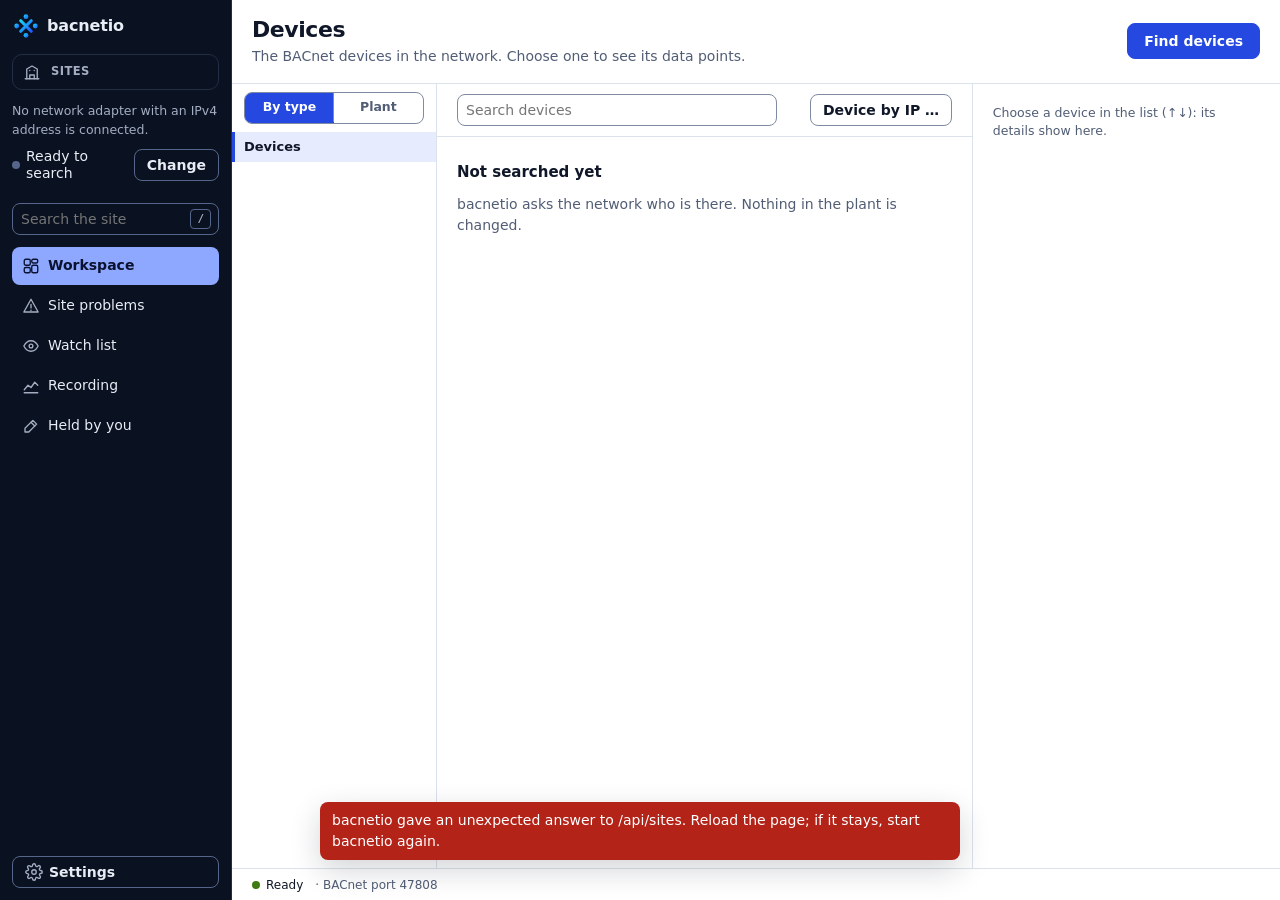
==== web/index.html @ 259bd076 "bacnetio: a BACnet browser" ====
<!doctype html>
<html lang="en">
<head>
<meta charset="utf-8">
<meta name="viewport" content="width=device-width, initial-scale=1">
<meta name="color-scheme" content="light dark">
<title>bacnetio</title>
<link rel="icon" href="icon.svg" type="image/svg+xml">
<!-- order counts: later rules override earlier ones -->
<link rel="stylesheet" href="css/tokens.css">
<link rel="stylesheet" href="css/app.css">
<link rel="stylesheet" href="css/bars.css">
<link rel="stylesheet" href="css/list.css">
<link rel="stylesheet" href="css/pages.css">
<link rel="stylesheet" href="css/layout.css">
<script src="theme.js"></script>
<script type="module" src="app.js"></script>
</head>
<body>
<aside class="side" id="side"></aside>
<div class="content">
  <div class="nextbar" id="nextbar"></div>
  <main class="work" id="work"></main>
  <footer class="bar status" id="status" aria-live="polite"></footer>
</div>
<div id="toast" class="toast" role="status" hidden></div>
</body>
</html>
---- web/css/tokens.css ----
/* bacnetio: colours, type, motion as variables. One family: cool blue-grey surfaces and the blue of
   the icon as the only accent; green, orange and red only for states. mbusio has its own colours.
   Light and dark; theme.js sets data-theme before the first drawing. */

:root {
  --bg: #f2f4f8;
  --surface: #ffffff;
  --sunken: #e9edf4;
  --line: #dce2ec;
  /* frame of fields: 3:1 to the surface, otherwise they can hardly be seen */
  --line-strong: #7f8ba0;
  --text: #0f1728;
  --muted: #515d75;
  --accent: #2448e0;
  --accent-strong: #1b37b3;
  --accent-ink: #ffffff;
  --accent-soft: #e6ecfe;
    --brand: #2448e0;
  --ok: #3f7a12;
  --ok-soft: #eef6e2;
  --warn: #a85000;
  --warn-soft: #fbf0e3;
  --err: #b42318;
  --err-soft: #fdecea;
  --err-ink: #ffffff;
  --shadow: 0 10px 30px rgba(15, 23, 40, .18);
  --raise: 0 1px 2px rgba(15, 23, 40, .06), 0 1px 1px rgba(15, 23, 40, .03);
  --mono: ui-monospace, "SF Mono", "Cascadia Mono", Menlo, Consolas, monospace;
  --ease: cubic-bezier(.2, .7, .2, 1);
  /* chart line, checked against the surface */
  --series: #2448e0;
  --series-1: #2a78d6;
  --series-2: #eb6834;
  --series-3: #1baf7a;
  --series-4: #eda100;
  --series-5: #e87ba4;
  --series-6: #008300;
  --series-7: #6250d6;
  --series-8: #e34948;
  color-scheme: light;
}

:root[data-theme="dark"] {
  --bg: #0c121e;
  --surface: #141c2b;
  --sunken: #1d2738;
  --line: #2a3548;
  --line-strong: #5d6c86;
  --text: #e8edf5;
  --muted: #a3aec2;
  --accent: #7f9bff;
  --accent-strong: #a3b7ff;
  --accent-ink: #0a1230;
  --accent-soft: #1e2c55;
  --brand: #7f9bff;
  --ok: #86d14a;
  --ok-soft: #16271a;
  --warn: #f0a548;
  --warn-soft: #2b2114;
  --err: #ff7a6e;
  --err-soft: #2f1820;
  --err-ink: #2b0b08;
  --shadow: 0 10px 30px rgba(0, 0, 0, .55);
  --raise: none;
  --series: #7f9bff;
  --series-1: #3987e5;
  --series-2: #d95926;
  --series-3: #199e70;
  --series-4: #c98500;
  --series-5: #d55181;
  --series-6: #008300;
  --series-7: #9085e9;
  --series-8: #e66767;
  color-scheme: dark;
}

/* Accent colours to choose from (settings). Only the accent changes: states keep green, orange
   and red. Each pair checked for contrast like the blue: text on the surface, ink on the accent. */
:root[data-accent="crimson"] { --brand: #c0143c; --accent: #c0143c; --accent-strong: #9b0f30; --accent-ink: #ffffff; --accent-soft: #fde8ed; }
:root[data-accent="violet"] { --brand: #6d28d9; --accent: #6d28d9; --accent-strong: #5b21b6; --accent-ink: #ffffff; --accent-soft: #efe7fd; }
:root[data-accent="teal"] { --brand: #0f766e; --accent: #0f766e; --accent-strong: #0b5e57; --accent-ink: #ffffff; --accent-soft: #e0f3f1; }
:root[data-accent="crimson"][data-theme="dark"] { --brand: #ff6f8d; --accent: #ff6f8d; --accent-strong: #ff9bb0; --accent-ink: #2a0712; --accent-soft: #3b1622; }
:root[data-accent="violet"][data-theme="dark"] { --brand: #a98bfa; --accent: #a98bfa; --accent-strong: #c4b5fd; --accent-ink: #1a0b3d; --accent-soft: #2a1d4d; }
:root[data-accent="teal"][data-theme="dark"] { --brand: #2dd4bf; --accent: #2dd4bf; --accent-strong: #5eead4; --accent-ink: #042f2c; --accent-soft: #10302d; }
/* Backgrounds to choose per theme (settings): only the surfaces and their text change. White and
   navy are the values above. Each checked like the accents: text and muted text at least 4.5:1,
   states, accents and field frames at least 3:1 on every surface. */
:root[data-background="grey"] { --bg: #e3e5e9; --surface: #f5f6f8; --sunken: #e6e8ec; --line: #d0d4db; --line-strong: #737a88; --text: #14171d; --muted: #4b525f; }
:root[data-background="warm"] { --bg: #efeae2; --surface: #fcfaf6; --sunken: #ede7dd; --line: #ddd5c8; --line-strong: #7f7364; --text: #1d1913; --muted: #574e42; }
:root[data-background="graphite"] { --bg: #131416; --surface: #1c1d20; --sunken: #25272b; --line: #313338; --line-strong: #666a73; --text: #ececee; --muted: #adb0b8; }
:root[data-background="black"] { --bg: #000000; --surface: #0d0d0f; --sunken: #18181b; --line: #27272b; --line-strong: #5f5f68; --text: #f0f0f2; --muted: #a9a9b2; }
.swatch.background-white { background: #ffffff; box-shadow: inset 0 0 0 1px #7f8ba0; }
.swatch.background-grey { background: #e3e5e9; box-shadow: inset 0 0 0 1px #737a88; }
.swatch.background-warm { background: #efeae2; box-shadow: inset 0 0 0 1px #7f7364; }
.swatch.background-navy { background: #141c2b; }
.swatch.background-graphite { background: #1c1d20; }
.swatch.background-black { background: #000000; box-shadow: inset 0 0 0 1px #5f5f68; }
.swatch.accent-blue { background: #2448e0; }
.swatch.accent-crimson { background: #c0143c; }
.swatch.accent-violet { background: #6d28d9; }
.swatch.accent-teal { background: #0f766e; }
---- web/css/app.css ----
/* A tool over the whole window height: sidebar, page head and status bar stay, only the work area
   scrolls. 14 px text, 32 px controls. Buttons in tiers as in mbusio (concept section 3.1):
   filled = the one next step, tonal = beside the main path, quiet = rare. */

* { box-sizing: border-box; }

/* hidden always applies, even if a class sets display */
[hidden] { display: none !important; }

html, body { height: 100%; }

body {
  margin: 0;
  display: grid;
  grid-template-rows: auto minmax(0, 1fr);
  grid-template-columns: minmax(0, 1fr);
  font: 14px/1.5 Inter, "Segoe UI Variable Text", "Segoe UI", system-ui, -apple-system, Roboto, sans-serif;
  background: var(--bg);
  color: var(--text);
  -webkit-font-smoothing: antialiased;
}

h1, h2, h3, p { margin: 0; }
.mono { font-family: var(--mono); font-variant-numeric: tabular-nums; font-size: 13px; }
.sub { color: var(--muted); font-size: 13px; font-weight: 400; }
.hint { color: var(--muted); font-size: 12.5px; }
a { color: var(--accent); }

/* ---------------------------------------------------------------- Controls */

button, select, input, a.button, a.quiet {
  font: inherit;
  height: 32px;
  border-radius: 8px;
  color: inherit;
}

button, a.quiet, a.button {
  display: inline-flex; align-items: center; gap: 6px;
  padding: 0 12px;
  transition: background .12s var(--ease), filter .12s var(--ease);
  border: 1px solid var(--accent);
  background: var(--accent);
  color: var(--accent-ink);
  font-weight: 600;
  cursor: pointer;
  white-space: nowrap;
  text-decoration: none;
}
button:not(.quiet, .tonal, .plain, .icon, .chip):hover, a.button:hover { background: var(--accent-strong); border-color: var(--accent-strong); }
button.tonal { background: var(--accent-soft); color: var(--accent); }
/* Three kinds of button: the page's next step filled in the accent; tools neutral, the accent only
   under the mouse; toggles in their segmented rows (list.css). All keep border, background and a word. */
button.quiet, a.quiet { background: var(--surface); border-color: var(--line-strong); color: var(--text); }
button.quiet:hover, a.quiet:hover { background: var(--accent-soft); border-color: var(--accent); color: var(--text); }
button.quiet[aria-expanded="true"] { border-color: var(--accent); background: var(--accent-soft); }
button.tonal:hover { background: var(--accent-soft); border-color: var(--accent-strong); color: var(--accent-strong); }
button.plain { background: transparent; border-color: transparent; color: var(--text); font-weight: 500; }
button.plain:hover { background: var(--sunken); }
button.icon { width: 32px; padding: 0; justify-content: center; background: var(--surface); border-color: var(--line-strong); color: var(--text); }
button:disabled { opacity: .45; cursor: default; }

select, input {
  padding: 0 8px;
  border: 1px solid var(--line-strong);
  background: var(--surface);
  /* colour explicitly: otherwise Windows takes a system colour in the dark theme */
  color: var(--text);
}
option { background: var(--surface); color: var(--text); }

:focus-visible { outline: 2px solid var(--accent); outline-offset: 1px; }

kbd {
  font: 10.5px var(--mono);
  padding: 0 4px;
  border: 1px solid var(--line-strong);
  border-radius: 4px;
  color: var(--muted);
}

/* state: dot and word, never just colour */
.state { display: inline-flex; align-items: center; gap: 6px; }
.dot { display: inline-block; width: 8px; height: 8px; border-radius: 50%; background: var(--line-strong); flex: none; }
.dot.on { background: var(--ok); }
.dot.warn { background: var(--warn); }
.dot.err { background: var(--err); }
.dot.busy { background: var(--accent); animation: pulse 1.2s ease-in-out infinite; }
@keyframes pulse { 50% { opacity: .35; } }

.chip { display: inline-flex; align-items: center; height: 22px; padding: 0 9px; border-radius: 6px; font-size: 12px; font-weight: 600; background: var(--sunken); color: var(--muted); white-space: nowrap; }
.chip.ok { background: var(--ok-soft); color: var(--ok); }
.chip.warn { background: var(--warn-soft); color: var(--warn); }
.chip.err { background: var(--err-soft); color: var(--err); }
.chip.accent { background: var(--accent-soft); color: var(--accent); }
button.chip { height: 22px; border: 0; cursor: pointer; }

.toast {
  position: fixed; left: 50%; bottom: 40px; transform: translateX(-50%); z-index: 50;
  max-width: min(720px, calc(100vw - 32px));
  padding: 8px 12px; border-radius: 8px; background: var(--text); color: var(--bg); box-shadow: var(--shadow);
}
.toast.error { background: var(--err); color: var(--err-ink); }

/* The site shown, at the top of the sidebar; leads to all sites */
.site-link { display: flex; align-items: center; gap: 10px; min-width: 0; padding: 8px 10px; border: 1px solid var(--line); border-radius: 10px; color: var(--text); text-decoration: none; }
.site-link:hover { background: var(--sunken); }
.site-link > span { display: flex; flex-direction: column; min-width: 0; }
.site-link .side-caption { color: var(--muted); font-size: 11.5px; font-weight: 600; letter-spacing: .04em; text-transform: uppercase; }
.site-link .site-now, .site-link .site-net { overflow: hidden; text-overflow: ellipsis; white-space: nowrap; }
.site-link .site-net { color: var(--muted); font-size: 12px; }
.site-link[aria-current="page"] { border-color: var(--accent); background: var(--accent-soft); }
---- web/css/bars.css ----
/* Bars: sidebar content, page head, status bar, menus */

.bar { display: flex; align-items: center; gap: 10px; padding: 0 12px; background: var(--surface); border-bottom: 1px solid var(--line); }

/* ---------------------------------------------------------------- Sidebar parts */

.brand { display: inline-flex; align-items: center; gap: 9px; padding: 2px 2px 4px; font-weight: 750; font-size: 16px; letter-spacing: -.01em; text-decoration: none; color: var(--text); }
.brand img { width: 24px; height: 24px; }
.net { display: grid; grid-template-columns: minmax(0, 1fr); gap: 8px; }
.net select { width: 100%; font-weight: 600; text-overflow: ellipsis; }
.net .conn { display: flex; align-items: center; justify-content: space-between; gap: 8px; min-width: 0; }
.net .conn > button { flex: none; }
/* the state wraps rather than being cut off: it says what to do */
.net .conn .state { min-width: 0; line-height: 1.25; }
.side .site-search { position: relative; display: block; }
.side #site-search { width: 100%; padding-right: 30px; }
/* the key that jumps here, as on the keyboard */
.side .site-search kbd { position: absolute; top: 50%; right: 8px; transform: translateY(-50%); padding: 0 6px; border: 1px solid var(--line-strong); border-radius: 4px; color: var(--muted); font: 600 11px/18px var(--mono); pointer-events: none; }
.side .site-search:focus-within kbd, .side #site-search:not(:placeholder-shown) + kbd { display: none; }
.net .where { font-size: 12px; color: var(--muted); overflow: hidden; text-overflow: ellipsis; white-space: nowrap; }

.tabs { display: flex; gap: 2px; }
.tabs a {
  display: inline-flex; align-items: center; gap: 8px;
  height: 36px; padding: 0 10px;
  color: var(--muted); font-weight: 600; text-decoration: none;
  transition: background .12s var(--ease);
  border-radius: 8px;
}
.tabs a:hover { color: var(--text); background: var(--sunken); }
.tabs a[aria-current="page"] { color: var(--text); background: var(--accent-soft); box-shadow: inset 3px 0 0 var(--brand); }
.tabs a.off { opacity: .5; }
.tabs .n { margin-left: auto; min-width: 20px; font-size: 11px; font-weight: 700; line-height: 18px; text-align: center; padding: 0 6px; border-radius: 6px; background: var(--accent-soft); color: var(--accent); }
.tabs .n.warn { background: var(--warn-soft); color: var(--warn); }
.tabs .n:empty { display: none; }
.nav-i { flex: none; width: 18px; height: 18px; color: var(--muted); }
.tabs a[aria-current="page"] .nav-i { color: var(--accent); }

/* ---------------------------------------------------------------- Page head */

.content { min-width: 0; min-height: 0; display: flex; flex-direction: column; }
.content > .work { flex: 1; }
.nextbar { display: flex; flex-wrap: wrap; align-items: center; justify-content: space-between; gap: 8px 16px; padding: 16px 20px; background: var(--surface); border-bottom: 1px solid var(--line); }
.pagehead { flex: 1 1 320px; min-width: 0; }
.pagehead h1 { font-size: 22px; line-height: 1.25; font-weight: 700; letter-spacing: -.02em; overflow: hidden; text-overflow: ellipsis; white-space: nowrap; }
.pagehead p { margin-top: 2px; color: var(--muted); }
#next { flex: 0 1 auto; max-width: 100%; height: auto; min-height: 36px; padding: 5px 16px; white-space: normal; text-align: left; }

/* ---------------------------------------------------------------- Status bar */

.status { min-height: 32px; padding: 0 20px; gap: 12px; border-top: 1px solid var(--line); border-bottom: 0; font-size: 12px; color: var(--muted); overflow: hidden; white-space: nowrap; }
.status .state { color: var(--text); min-width: 0; overflow: hidden; text-overflow: ellipsis; }
.status button[data-act="stop-running"] { min-height: 24px; padding: 0 10px; flex: none; }
.status .chips { display: flex; gap: 6px; margin-left: auto; flex: none; }

/* ---------------------------------------------------------------- Menus */

.menu-host { position: relative; display: inline-flex; align-items: center; }
.menu {
  position: absolute; top: calc(100% + 4px); left: 0; z-index: 40;
  min-width: 300px; max-height: 80vh; overflow: auto;
  padding: 12px;
  background: var(--surface); border: 1px solid var(--line-strong); border-radius: 10px; box-shadow: var(--shadow);
  color: var(--text);
}
.menu.end { left: auto; right: 0; }
.menu.dialog { display: grid; gap: 8px; min-width: 360px; }
.menu .row { display: grid; grid-template-columns: 150px minmax(0, 1fr); align-items: center; gap: 8px; min-height: 0; padding: 0; border: 0; }
.menu .row.end { display: flex; justify-content: flex-end; gap: 8px; }
.menu h3 { font-size: 13px; }
---- web/css/list.css ----
/* Work area, list and details: used by devices, data points and the log */

.work { min-height: 0; overflow: hidden; display: grid; grid-template-columns: minmax(0, 1fr); }

.toolbar { display: flex; flex-wrap: wrap; align-items: center; gap: 8px; padding: 10px 20px; border-bottom: 1px solid var(--line); background: var(--surface); }
.toolbar input[type=search] { flex: 1 1 150px; width: auto; min-width: 130px; max-width: 320px; }
.toolbar #type-filter { flex: 0 1 170px; min-width: 110px; }
/* in a narrow list or details column the choices wrap onto a second line rather than run out of it */
.toolbar .seg, .detail .seg { flex-wrap: wrap; max-width: 100%; }
.toolbar .seg button, .detail .seg button { flex: 1 1 auto; justify-content: center; }
.toolbar .end { margin-left: auto; display: flex; flex-wrap: wrap; gap: 8px; align-items: center; }
.seg { display: inline-flex; border: 1px solid var(--line-strong); border-radius: 8px; overflow: hidden; }
.seg button { height: 30px; border: 0; border-radius: 0; background: transparent; color: var(--muted); font-weight: 600; }
/* the lines between the buttons are shadows, so a row that wraps gets its line above too */
.seg button { box-shadow: -1px -1px 0 var(--line-strong); }
.seg button[aria-pressed="true"] { background: var(--accent); color: var(--accent-ink); }
/* hover only tints: the strong colour of other buttons would hide the counts and the chosen one */
.seg button:not([aria-pressed="true"]):hover { background: var(--sunken); color: var(--text); }
.seg button[aria-pressed="true"]:hover { background: var(--accent); color: var(--accent-ink); }
.seg button[aria-pressed="true"] .n { color: inherit; }
.seg .n { font-weight: 700; }
.seg .n.err { color: var(--err); }
.seg .n.warn { color: var(--warn); }
.progress { display: flex; align-items: center; gap: 8px; min-width: 0; color: var(--muted); }
.progress .track { width: 120px; height: 4px; border-radius: 2px; background: var(--sunken); overflow: hidden; }
.progress .track > div { height: 100%; background: var(--accent); transition: width .3s var(--ease); }

/* tree, table and details side by side; the columns come in layout.css by window width */
.workspace { min-height: 0; display: grid; grid-template-columns: minmax(0, 1fr); }
.split.single { min-height: 0; display: grid; grid-template-columns: minmax(0, 1fr); }
.listwrap { position: relative; container-type: inline-size; min-height: 0; display: flex; flex-direction: column; overflow: hidden; border-right: 1px solid var(--line); background: var(--surface); }
.strips { display: grid; gap: 8px; padding: 12px 20px; }
.strip { padding: 8px 12px; border-left: 3px solid var(--warn); border-radius: 0 8px 8px 0; font-size: 13px; background: var(--warn-soft); color: var(--text); }
.strip.err { border-left-color: var(--err); background: var(--err-soft); }
.strip.info { border-left-color: var(--accent); background: var(--accent-soft); }
.rows { flex: 1; min-height: 0; overflow: auto; outline: none; }
.row {
  display: grid; align-items: center; gap: 10px;
  min-height: 38px; padding: 0 20px;
  border-bottom: 1px solid var(--line);
  cursor: default;
}
.row.head { position: sticky; top: 0; z-index: 1; min-height: 34px; font-size: 11.5px; font-weight: 650; color: var(--muted); text-transform: uppercase; letter-spacing: .04em; background: var(--sunken); }
/* column heads sort their list: a word with its arrow, and a frame on the way there */
.row.head button.sort { height: 24px; margin-left: -6px; padding: 0 6px; border: 1px solid transparent; background: none; color: inherit; font: inherit; letter-spacing: inherit; text-transform: inherit; }
.row.head button.sort:hover { border-color: var(--line-strong); background: var(--surface); }
.row.head button.sort.on { border-color: var(--accent); background: var(--accent-soft); color: var(--accent); }
.row.head .num { justify-self: end; }
.row.head .objects { justify-self: end; }
.rows .row:not(.head):hover { background: var(--sunken); }
.rows .row[data-point], .rows .row[data-device], .rows .row[data-group] { cursor: pointer; }
/* the group says which plant part the rows below belong to, also when scrolled far down */
.rows .row.group[data-group] { position: sticky; top: 34px; z-index: 1; }
/* chosen row: blue stroke on the left (structure, not a state) */
.rows .row.active { background: var(--accent-soft); box-shadow: inset 3px 0 0 var(--brand); }
.rows:focus-visible .row.active { outline: 2px solid var(--accent); outline-offset: -2px; }
.row .name { min-width: 0; font-weight: 600; overflow: hidden; text-overflow: ellipsis; white-space: nowrap; }
.row .cut { min-width: 0; overflow: hidden; text-overflow: ellipsis; white-space: nowrap; }
.row .num { text-align: right; }
.row .chips { display: flex; flex-wrap: wrap; gap: 4px; align-items: center; }
/* watch and record from the row: quiet until the row is pointed at, filled when on */
.quicks { display: inline-flex; gap: 2px; margin-left: auto; }
button.quick { width: 26px; height: 26px; padding: 0; border: 0; justify-content: center; background: none; color: var(--muted); opacity: .4; }
.row:hover button.quick, button.quick:focus-visible { opacity: 1; }
button.quick:hover { background: var(--sunken); color: var(--accent); }
button.quick.on { opacity: 1; color: var(--accent); }
button.quick.on .nav-i { fill: var(--accent-soft); }
button.quick .nav-i { display: block; width: 16px; height: 16px; color: inherit; }
.row.devices { grid-template-columns: minmax(140px, 1.4fr) 90px 170px minmax(120px, 1.6fr) 96px; }
.row.devices .objects { text-align: right; }
.row.devices .objects .label { display: none; }
/* no column sized by its content: each row would split the width anew, and heads and rows drift apart */
.row.points { grid-template-columns: minmax(160px, 2fr) minmax(0, 1.2fr) 62px 44px minmax(112px, .8fr) minmax(150px, 1fr); min-height: 34px; }
/* without descriptions on this device, their column would only take room from the names */
.rows.no-desc .row.points { grid-template-columns: minmax(180px, 3fr) 62px 44px minmax(112px, .8fr) minmax(150px, 1fr); }
.rows.no-desc .row.points > .desc { display: none; }
.row.points .desc { color: var(--muted); font-size: 13px; }
mark { border-radius: 2px; background: var(--warn-soft); color: inherit; border-bottom: 2px solid var(--warn); }
/* numbers end on one line whatever their unit, so a column of values can be read downwards */
.row.points .value, .row.problem .value { display: grid; grid-template-columns: minmax(0, 1fr) 5ch; gap: 3px; font-weight: 650; }
.row.points .value .num, .row.problem .value .num { text-align: right; overflow: hidden; text-overflow: ellipsis; }
.row.points .value .unit, .row.problem .value .unit { color: var(--muted); font-weight: 500; overflow: hidden; text-overflow: ellipsis; white-space: nowrap; }
.row.points .value .word, .row.problem .value .word { grid-column: 1 / -1; text-align: right; overflow: hidden; text-overflow: ellipsis; white-space: nowrap; }
.row.points .indent { padding-left: 28px; }
/* a row moved to by key must not end under the sticky heads */
.row.points { scroll-margin-top: 72px; }
/* fixed value and state columns: sized by their content, every row would split its width anew */
.row.problem { grid-template-columns: minmax(110px, 1fr) minmax(160px, 2fr) 120px 270px; cursor: pointer; }
.row.problem.watch { grid-template-columns: minmax(110px, 1fr) minmax(160px, 2fr) 120px 240px 104px; }
.row.problem.head { cursor: default; }
.row.problem .chips { flex-wrap: wrap; justify-content: flex-start; align-items: center; }
.row.problem.watch > button { justify-self: end; }
.row.log { grid-template-columns: 110px minmax(140px, 1.4fr) minmax(140px, 1.4fr) 110px; }
.row.log > :last-child { justify-self: end; }
/* in a narrow table the vendor gives way: name, ID, address and objects are what you work with */
@container (max-width: 760px) {
  .row.devices { grid-template-columns: minmax(110px, 1.2fr) 66px 150px minmax(80px, 1fr) 88px; }
}
@container (max-width: 560px) {
  .row.devices { grid-template-columns: minmax(110px, 1fr) 66px minmax(110px, 1fr) 88px; }
  .row.devices > :nth-child(4) { display: none; }
}
@container (max-width: 760px) {
  /* the description gives way first: the tree and the group name the plant part, only the ID the object */
  .row.points { grid-template-columns: minmax(120px, 2fr) 56px 40px minmax(100px, .8fr) minmax(90px, .8fr); }
  .rows.no-desc .row.points { grid-template-columns: minmax(120px, 2fr) 56px 40px minmax(100px, .8fr) minmax(90px, .8fr); }
  .row.points > .desc { display: none; }
}
@container (max-width: 560px) {
  .row.points, .rows.no-desc .row.points { grid-template-columns: minmax(0, 1fr) 36px minmax(70px, auto) auto; }
  .row.points > .desc, .row.points > .id { display: none; }
}
/* only on a phone the state goes onto a line of its own */
@container (max-width: 440px) {
  .row.points, .rows.no-desc .row.points { grid-template-columns: minmax(0, 1fr) 36px minmax(70px, auto); }
  .row.points > .chips { grid-column: 1 / -1; }
  .row.points > .chips:empty { display: none; }
  .row.points.head > :nth-child(6) { display: none; }
}
/* a chip in a list is a state: it wraps inside its column rather than being cut off */
.row .chip { height: auto; min-height: 22px; white-space: normal; }
/* a group of points: one plant part */
.row.group { grid-template-columns: 18px minmax(0, 1fr) auto; min-height: 36px; background: var(--bg); font-weight: 650; cursor: pointer; }
.row.group.plain { grid-template-columns: minmax(0, 1fr) auto; }
/* a box of its own, so that it turns around its centre and stays on the row's line */
.row.group .arrow { display: inline-flex; align-items: center; justify-content: center; width: 14px; height: 14px; line-height: 1; color: var(--muted); font-size: 11px; transition: transform .15s var(--ease); }
.row.group.open .arrow { transform: rotate(90deg); }
.row.group .count { color: var(--muted); font-weight: 500; font-size: 12.5px; display: flex; gap: 6px; align-items: center; }
/* ---------------------------------------------------------------- The tree */

.tree { display: none; min-height: 0; overflow: auto; padding: 8px 0; background: var(--surface); border-right: 1px solid var(--line); font-size: 13px; }
.tree-views { position: sticky; top: -8px; z-index: 1; padding: 0 12px 8px; background: var(--surface); }
.tree-views .seg { display: flex; }
.tree-views .seg button { flex: 1; justify-content: center; padding: 0 6px; font-size: 12.5px; }
.node { display: flex; align-items: center; gap: 6px; min-height: 30px; padding: 2px 12px; cursor: pointer; }
.node:hover { background: var(--sunken); }
.node.active { background: var(--accent-soft); box-shadow: inset 3px 0 0 var(--accent); font-weight: 650; }
.node .label { flex: 1; min-width: 0; overflow: hidden; text-overflow: ellipsis; white-space: nowrap; }
.node .end { flex: none; display: flex; align-items: center; gap: 4px; }
.node .count { color: var(--muted); font-size: 12px; font-variant-numeric: tabular-nums; }
.node .chip { height: 18px; padding: 0 6px; font-size: 11px; }
.node .arrow { flex: none; width: 16px; color: var(--muted); text-align: center; }
.node .type { display: inline-block; min-width: 30px; color: var(--muted); font-size: 11.5px; }
.node.level-0 { font-weight: 650; }
.node.level-1 { padding-left: 14px; font-weight: 600; }
.node.level-2 { padding-left: 36px; }
.node.level-3 { padding-left: 46px; }
/* views inside views: the plant view of a device can be several steps deep */
.node.level-4 { padding-left: 56px; }
.node.level-5 { padding-left: 66px; }
.node.heading { cursor: default; color: var(--muted); font-size: 11.5px; font-weight: 700; letter-spacing: .04em; text-transform: uppercase; }
.node.heading:hover { background: none; }
.facts dd.changed { background: var(--warn-soft); border-radius: 4px; }
.property-edit { display: flex; flex-wrap: wrap; gap: 6px; }
.property-edit input { flex: 1 1 120px; min-width: 0; }
.times dt { font-weight: 600; }
.time-change { display: inline-block; margin-right: 10px; white-space: nowrap; }
.dates { margin: 0; padding-left: 18px; }
.section-toggle { display: flex; align-items: center; justify-content: space-between; width: 100%; margin-top: 22px; padding: 12px 0 0; border: 0; border-top: 1px solid var(--line); border-radius: 0; background: none; color: var(--muted); font-size: 11.5px; font-weight: 700; letter-spacing: .05em; text-transform: uppercase; cursor: pointer; height: auto; }
.section-toggle:hover { color: var(--text); }
.live-mode { display: flex; flex-wrap: wrap; align-items: center; gap: 8px; margin-top: 10px; }
.exports { display: grid; gap: 6px; min-width: 220px; }
.exports a.quiet, .exports button { justify-content: flex-start; width: 100%; }
.phone-back, .drawer-only { display: none; }
.empty { padding: 24px 20px; color: var(--muted); display: grid; gap: 10px; justify-items: start; }
.empty h2 { font-size: 15px; color: var(--text); }

.detail { min-height: 0; overflow: auto; padding: 20px; background: var(--surface); }
.detail .back { display: none; }
/* on the phone the details cover the page head and its next step, so they repeat it */
.detail .phone-only { display: none; }
.dhead { display: grid; gap: 2px; margin-bottom: 10px; }
.dhead b { font-size: 17px; letter-spacing: -.01em; overflow-wrap: anywhere; }
/* sections in the detail area: small heading on a line, so that you see the structure */
.detail h3 { margin: 22px 0 10px; padding-top: 14px; border-top: 1px solid var(--line); color: var(--muted); font-size: 11.5px; font-weight: 700; letter-spacing: .05em; text-transform: uppercase; }
/* a table inside a section, such as the two BBMD tables: named, but without a line of its own */
.detail h4 { margin: 14px 0 6px; font-size: 13px; font-weight: 650; }
.facts { display: grid; grid-template-columns: 130px minmax(0, 1fr); gap: 4px 10px; margin: 0; }
.facts dt { color: var(--muted); }
.facts dd { margin: 0; overflow-wrap: anywhere; }
.facts.mono dt, .facts.mono dd { font-size: 12px; }
.actions { display: flex; flex-wrap: wrap; gap: 8px; align-items: center; margin: 10px 0; }
.big { font-size: 40px; font-weight: 700; letter-spacing: -.02em; font-variant-numeric: tabular-nums; line-height: 1.15; overflow-wrap: anywhere; }
.big small, .big .unit { font-size: 16px; color: var(--muted); font-weight: 500; margin-left: 4px; }
/* watch, record, properties: one row across the panel */
.detail .actions > .seg { display: flex; width: 100%; }
.detail .actions > .seg button { flex: 1 1 auto; justify-content: center; padding: 0 8px; }
.detail .chips { display: flex; flex-wrap: wrap; gap: 6px; margin: 8px 0 0; }
/* active alarms of a device: name and state in one line, the name gives way */
.alarms { display: grid; gap: 2px; margin-bottom: 8px; }
.alarm { display: flex; flex-wrap: wrap; align-items: center; gap: 2px 8px; min-height: 30px; padding: 3px 0; border-bottom: 1px solid var(--line); }
.alarm > .cut { flex: 1 1 140px; min-width: 0; }
.alarm .chips { display: flex; flex-wrap: wrap; flex: 0 1 auto; min-width: 0; gap: 4px; align-items: center; }
.alarm .chips button { height: 26px; padding: 0 8px; font-size: 12.5px; }
.detail h3 .n { margin-left: 4px; color: var(--muted); }
.ask { display: grid; grid-template-columns: minmax(0, 1fr); gap: 8px; padding: 14px; border: 1px solid var(--warn); border-radius: 10px; background: var(--warn-soft); }
/* a long answer breaks into lines in a narrow column instead of pushing the box out of it */
.ask button { white-space: normal; height: auto; min-height: 32px; padding-block: 6px; line-height: 1.25; text-align: left; }
.ask b { color: var(--warn); }
.form { display: grid; grid-template-columns: repeat(auto-fit, minmax(140px, 1fr)); gap: 8px; align-items: end; }
.form-field { display: grid; gap: 4px; color: var(--muted); font-size: 12.5px; }
.form label { display: grid; gap: 4px; color: var(--muted); font-size: 12.5px; }
/* a field takes its column's width: its own wish would push it under the next one */
.form > *, .form input, .form select { min-width: 0; }
.form input, .form select { width: 100%; }
.stack-now .value-word { white-space: nowrap; }

/* Object types to tick, several at once, and what narrows the list now */
.toolbar .filters { flex: 1 1 100%; display: flex; flex-wrap: wrap; align-items: center; gap: 6px; }
.toolbar button.chosen { border-color: var(--accent); background: var(--accent-soft); }
.menu.types { display: grid; gap: 2px; min-width: 280px; padding: 6px; }
.menu.types .check { display: grid; grid-template-columns: auto 38px minmax(0, 1fr) auto; align-items: center; gap: 8px; padding: 5px 8px; border-radius: 6px; cursor: pointer; }
.menu.types .check:hover { background: var(--sunken); }
.menu.types input { width: 16px; height: 16px; accent-color: var(--accent); }
.menu.types .n { color: var(--muted); font-variant-numeric: tabular-nums; }
.exports hr { width: 100%; margin: 2px 0; border: 0; border-top: 1px solid var(--line); }
button.chip.removable { height: 26px; padding: 0 9px; border: 1px solid var(--accent); background: var(--accent-soft); color: var(--text); }
button.chip.removable:hover { border-color: var(--accent-strong); }
.toolbar .filters button.quiet { height: 26px; padding: 0 10px; font-size: 12.5px; }
/* the borders between the panels, to drag (panels.js); shown only where the panels stand side by side */
.resize { display: none; position: absolute; top: 0; bottom: 0; z-index: 6; width: 7px; cursor: col-resize; touch-action: none; }
.resize::after { content: ""; position: absolute; top: 0; bottom: 0; left: 2px; width: 3px; background: transparent; transition: background .12s; }
.resize:hover::after, .resize:focus-visible::after, .resizing .resize:hover::after { background: var(--accent); }
.resize:focus-visible { outline: none; }
.resize[data-panel=tree] { left: 0; }
.resize[data-panel=detail] { right: 0; }
.resize[data-panel=side] { right: -4px; }
/* the border right of a column head, to drag; a narrow list sets its columns by itself */
.row.head > [role=columnheader] { position: relative; }
.col-border { position: absolute; top: -8px; bottom: -8px; right: -10px; z-index: 2; width: 10px; cursor: col-resize; touch-action: none; }
.col-border::after { content: ""; position: absolute; top: 8px; bottom: 8px; left: 4px; width: 2px; border-radius: 1px; background: var(--line-strong); opacity: 0; transition: opacity .12s, background .12s; }
.row.head:hover .col-border::after { opacity: 1; }
.col-border:hover::after, .resizing .col-border:hover::after { background: var(--accent); opacity: 1; }
@container (max-width: 560px) { .col-border { display: none; } }
.resizing, .resizing * { cursor: col-resize !important; user-select: none; }
/* the properties of an object (properties.js): sections of label and value, values by meaning */
.props-head { margin-top: 14px; }
.props-bar { display: flex; flex-wrap: wrap; gap: 8px; align-items: center; }
.props-bar input { flex: 1 1 140px; min-width: 0; }
.props { display: grid; grid-template-columns: minmax(0, 11fr) minmax(0, 13fr); margin: 0; }
.props dt, .props dd { min-width: 0; margin: 0; padding: 6px 0; border-bottom: 1px solid var(--line); }
.props > :nth-last-child(-n+2) { border-bottom: 0; }
.props dt { padding-right: 10px; color: var(--muted); font-size: 13px; overflow-wrap: break-word; }
.props dt .bn { display: block; font-family: var(--mono); font-size: 11px; overflow-wrap: anywhere; }
.props dd { display: flex; flex-wrap: wrap; align-items: center; gap: 4px 6px; font-size: 13.5px; font-weight: 600; overflow-wrap: anywhere; }
.props dd .unit, .props dd .stamps > :nth-child(odd) { color: var(--muted); font-weight: 500; }
.props dd .blank { color: var(--muted); font-weight: 400; font-style: italic; }
.props dd.changed { padding-left: 8px; background: var(--warn-soft); box-shadow: inset 3px 0 0 var(--warn); }
.props dd > button.quiet { height: 26px; margin-left: auto; padding: 0 10px; font-size: 12.5px; }
.props dd .stamps { display: grid; grid-template-columns: auto minmax(0, 1fr); gap: 2px 10px; }
.props dd .entries { display: grid; gap: 2px; }
.props dd .property-edit { flex: 1; }
---- web/css/pages.css ----
/* Pages of cards (overview, recording, settings), the priority array and charts */

.page { min-height: 0; overflow-y: auto; padding: 20px; }
.cards { display: grid; grid-template-columns: minmax(0, 1fr); gap: 16px; }
/* three columns only where long buttons still fit into a card, beside the sidebar too */
@media (min-width: 720px) { .cards { grid-template-columns: repeat(2, minmax(0, 1fr)); } }
@media (min-width: 1280px) { .cards { grid-template-columns: repeat(3, minmax(0, 1fr)); } }
@media (min-width: 720px) { .cards.two { grid-template-columns: repeat(2, minmax(0, 1fr)); } }
.card { display: flex; flex-direction: column; gap: 12px; min-width: 0; padding: 20px; background: var(--surface); border: 1px solid var(--line); border-radius: 12px; box-shadow: var(--raise); }
.card h2 { color: var(--muted); font-size: 11.5px; font-weight: 700; letter-spacing: .05em; text-transform: uppercase; }
.card h3 { margin: 4px 0 0; font-size: 13px; font-weight: 600; }
.card .figure { font-size: 36px; letter-spacing: -.02em; font-weight: 700; font-variant-numeric: tabular-nums; line-height: 1; }
.card .figure small { font-size: 13px; font-weight: 500; color: var(--muted); margin-left: 6px; }
.card .chips { display: flex; flex-wrap: wrap; gap: 6px; }
.card .acts { display: flex; flex-wrap: wrap; gap: 8px; margin-top: auto; padding-top: 4px; }
.card .facts { grid-template-columns: max-content minmax(0, 1fr); }
.card .seg { align-self: start; }
.sites { list-style: none; display: grid; gap: 12px; max-width: 960px; margin: 0 0 16px; padding: 0; }
.sites .site { display: flex; flex-direction: column; gap: 8px; min-width: 0; padding: 16px 20px; background: var(--surface); border: 1px solid var(--line); border-radius: 12px; box-shadow: var(--raise); }
.sites .site.open { border-color: var(--accent); }
.sites h3 { display: flex; flex-wrap: wrap; align-items: center; gap: 8px; font-size: 16px; overflow-wrap: anywhere; }
.sites .site-name { display: flex; flex-direction: column; gap: 2px; min-width: 0; }
.sites .sub { color: var(--muted); font-size: 12.5px; }
.sites .acts, .page > .acts { display: flex; flex-wrap: wrap; gap: 8px; }
.site-rename { display: flex; flex-wrap: wrap; gap: 8px; }
.site-rename input { flex: 1 1 240px; min-width: 0; }
label.button { display: inline-flex; align-items: center; height: 32px; padding: 0 12px; border: 1px solid var(--line-strong); border-radius: 8px; background: var(--surface); color: var(--text); font-weight: 600; cursor: pointer; }
label.button:hover { background: var(--accent-soft); border-color: var(--accent); }

/* ---------------------------------------------------------------- Who sets the value: 16 priorities */

.slots { list-style: none; display: grid; grid-template-columns: repeat(4, minmax(0, 1fr)); gap: 4px; margin: 0 0 8px; padding: 0; }
.slot { display: grid; gap: 1px; min-width: 0; min-height: 42px; padding: 4px 6px; border: 1px solid var(--line); border-radius: 6px; font-size: 12px; align-content: start; }
.slot[role=button] { cursor: pointer; }
.slot[role=button]:hover { border-color: var(--accent); }
.slot .n { color: var(--muted); font-family: var(--mono); font-size: 11px; }
.slot .v { font-weight: 650; overflow-wrap: anywhere; color: var(--muted); }
.slot .who { color: var(--muted); font-size: 11px; line-height: 1.2; overflow-wrap: anywhere; }
.slot.held { background: var(--sunken); }
.slot.held .v { color: var(--text); }
.slot.win { background: var(--accent-soft); border-color: var(--accent); }
.slot.win .v { color: var(--accent); }
.slot.mine .who { color: var(--warn); font-weight: 650; }
.slot.chosen { outline: 2px solid var(--accent); outline-offset: 1px; }
.stack-now { font-weight: 600; margin: 0 0 4px; }

/* ---------------------------------------------------------------- Comparing recorded values */

.analysis { display: grid; gap: 16px; }
.legend { display: flex; flex-wrap: wrap; gap: 4px 14px; font-size: 12.5px; color: var(--muted); }
.legend-item { display: inline-flex; align-items: center; gap: 6px; }
/* choices that wrap, each a button of its own: the accent colours */
.choices { display: flex; flex-wrap: wrap; gap: 6px; }
.choices button { height: 30px; border: 1px solid var(--line-strong); background: transparent; color: var(--muted); font-weight: 600; }
.choices button:not([aria-pressed="true"]):hover { background: var(--sunken); border-color: var(--line-strong); color: var(--text); }
.choices button[aria-pressed="true"], .choices button[aria-pressed="true"]:hover { background: var(--accent); border-color: var(--accent); color: var(--accent-ink); }
.choices button[aria-pressed="true"] .swatch { box-shadow: 0 0 0 1.5px var(--accent-ink); }
.swatch { display: inline-block; flex: none; width: 10px; height: 10px; margin-right: 6px; border-radius: 3px; }
.legend-item .swatch { margin-right: 0; }
.chart.compare { max-width: 860px; cursor: crosshair; user-select: none; }
.chart.compare .line { stroke-width: 2; }
.chart .zoom { fill: var(--accent); fill-opacity: .15; }
.table-scroll { overflow-x: auto; }
.stats { width: 100%; border-collapse: collapse; font-size: 13px; }
.stats th, .stats td { padding: 6px 10px; border-bottom: 1px solid var(--line); text-align: right; white-space: nowrap; }
.stats th:first-child, .stats td:first-child { min-width: 170px; max-width: 320px; text-align: left; white-space: normal; overflow-wrap: anywhere; }
.stats tbody th button { display: flex; margin-top: 4px; }
.stats thead th { color: var(--muted); font-size: 11.5px; letter-spacing: .05em; text-transform: uppercase; }
.stats tbody th { font-weight: 600; }

/* ---------------------------------------------------------------- Asking before leaving */

.modal { position: fixed; inset: 0; z-index: 60; display: grid; place-items: center; padding: 16px; background: rgba(5, 10, 20, .55); }
.modal-box { display: grid; gap: 10px; width: min(520px, 100%); max-height: 90vh; overflow: auto; padding: 20px; background: var(--surface); border: 1px solid var(--line-strong); border-radius: 12px; box-shadow: var(--shadow); }
.modal-box h2 { font-size: 17px; }
.modal-box ul { margin: 0; padding-left: 18px; }

/* ---------------------------------------------------------------- Charts */

.chart { position: relative; }
.chart svg { display: block; width: 100%; height: auto; }
.chart .grid { stroke: var(--line); stroke-width: 1; }
.chart .tick { stroke: var(--line-strong); stroke-width: 1; }
.chart .mark { fill: var(--accent); stroke: var(--surface); stroke-width: 1; }
.chart .gap-mark { stroke: var(--err); stroke-width: 2; }
.chart .axis { fill: var(--muted); font-size: 11px; font-family: var(--mono); }
.chart .line { fill: none; stroke: var(--series); stroke-width: 2; stroke-linejoin: round; }
.chart .cross { visibility: hidden; }
.chart .cross.on { visibility: visible; }
.chart .cross-line { stroke: var(--line-strong); stroke-dasharray: 3 3; }
.chart .cross-dot { fill: var(--series); stroke: var(--surface); stroke-width: 2; }
.chart .cross-dot.off { visibility: hidden; }
.chart .hit { fill: transparent; }
.chart .tip { z-index: 2; position: absolute; top: 0; transform: translateX(-50%); padding: 2px 8px; border-radius: 6px; background: var(--text); color: var(--bg); font-size: 12px; white-space: nowrap; pointer-events: none; }
/* an object's name as the device spells it: b and B can be two points */
.series-head h2 { text-transform: none; letter-spacing: 0; color: var(--text); font-size: 13px; overflow-wrap: anywhere; }
.rec-meta { display: flex; flex-wrap: wrap; align-items: center; gap: 8px; margin: 6px 0 2px; font-weight: 400; }
.rec-mode { display: inline-flex; align-items: center; gap: 6px; }
.rec-mode .seg button { height: 24px; padding: 0 8px; font-size: 12px; }
.measured { color: var(--muted); font-size: 12px; border-radius: 4px; padding: 0 4px; }
/* a new measurement flashes once, so a flat line still shows that bacnetio measures */
.measured.fresh { animation: measured 1.2s ease-out; }
@keyframes measured { from { background: var(--accent-soft); color: var(--accent); } to { background: transparent; } }
@media (prefers-reduced-motion: reduce) { .measured.fresh { animation: none; } }
.series-head { display: flex; justify-content: space-between; align-items: baseline; gap: 10px; }
.series-head .value { font-size: 20px; font-weight: 700; font-variant-numeric: tabular-nums; white-space: nowrap; }
.series-head .value small { font-size: 12px; color: var(--muted); margin-left: 3px; }
---- web/css/layout.css ----
/* Layout per window width: phone and narrow windows on top, from 1000 px the sidebar */

/* ---------------------------------------------------------------- Narrow windows and phone */

@media (max-width: 999px) {
  .side { display: grid; grid-template-columns: minmax(0, 1fr) auto; gap: 6px 8px; padding: 8px 12px 0; background: var(--surface); border-bottom: 1px solid var(--line); }
  .side .site-search { grid-column: 1 / -1; }
  .side .net { grid-column: 1 / -1; grid-template-columns: minmax(0, 1fr) auto; align-items: center; }
  .side .net .where { display: none; }
  /* wrapped, so that Recording and Log do not hide behind a sideways scroll */
  .side .tabs { grid-column: 1 / -1; flex-wrap: wrap; }
  .side .tabs a { flex: none; padding: 0 8px; border-radius: 0; border-bottom: 2px solid transparent; box-shadow: none; background: none; }
  .side .tabs a[aria-current="page"] { border-bottom-color: var(--brand); background: none; }
  .side .tabs .n { margin-left: 0; }
  .side .settings-link { grid-row: 1; grid-column: 2; }
  .side .settings-link .side-label { display: none; }
  .nav-i { display: none; }
  .side .site-link { grid-column: 1 / -1; }
  .side .settings-link .nav-i { display: block; color: inherit; }
  .pagehead h1, .pagehead p.lead { display: none; }
  .pagehead { flex-basis: 100%; }
  .nextbar { padding: 8px 12px; }
  .nextbar:not(:has(#next)) { display: none; }
  #next { flex: 1; justify-content: center; }
  button, select, input, a.button, a.quiet { height: 36px; }
  .toolbar input[type=search] { flex: 1 1 100%; width: auto; }
  .toolbar .end { margin-left: 0; }
  /* list over the whole width with the way back; the groups in the table stand in for the tree */
  .listwrap { border-right: 0; }
  .phone-back { display: inline-flex; flex: 1 1 100%; }
  .detail.open { inset: 0; width: auto; }
  .row.head { display: none; }
  .row.devices { grid-template-columns: minmax(0, 1fr) auto; row-gap: 0; }
  .row.devices .objects .label { display: inline; }
  .row.devices > :nth-child(3), .row.devices > :nth-child(4), .row.devices > :nth-child(5) { grid-column: 1 / -1; text-align: left; font-size: 12.5px; color: var(--muted); }
  .row.points { grid-template-columns: minmax(0, 1fr) auto; padding-block: 4px; }
  .row.points > .type, .row.points > .desc, .row.points > .id { display: none; }
  .row.points > .chips { grid-column: 1 / -1; }
  .row.points > .chips:empty { display: none; }
  .row.log { grid-template-columns: minmax(0, 1fr) auto; padding-block: 4px; }
  .row.problem { grid-template-columns: minmax(0, 1fr) auto; padding-block: 6px; row-gap: 2px; }
  .row.problem > .chips { grid-column: 1 / -1; justify-content: flex-start; }
  .row.problem > .chips:empty, .row.problem > span:empty { display: none; }
  .menu.dialog { position: fixed; left: 12px; right: 12px; top: 60px; min-width: 0; }
  .facts { grid-template-columns: 110px minmax(0, 1fr); }
}

/* ---------------------------------------------------------------- Details */

/* without room for three columns the details slide over the table, with the way back */
@media (max-width: 1199px) {
  .detail { display: none; }
  .detail.open { display: block; position: fixed; top: 0; right: 0; bottom: 0; width: min(440px, 100vw); z-index: 30; box-shadow: var(--shadow); }
  .detail .back { display: inline-flex; margin-bottom: 8px; }
  .drawer-only { display: inline-flex; }
  .resize[data-panel=detail] { display: none; }
}

/* ---------------------------------------------------------------- Sidebar (wide windows) */

@media (min-width: 1000px) {
  /* the widths follow the window; a width the user dragged comes in as a variable (panels.js) */
  body { grid-template-rows: minmax(0, 1fr); grid-template-columns: var(--side-width, 232px) minmax(0, 1fr); }
  .workspace { grid-template-columns: var(--tree-width, clamp(200px, 16vw, 300px)) minmax(0, 1fr); }
  .tree { display: block; }
  .resize { display: block; }
  /* The sidebar is dark in both themes: so it separates from the content at first sight.
     The colours apply to everything inside, also to the menus opening from it. */
  .side {
    color-scheme: dark;
    color: #e9eef6;
    --surface: #0a1120; --sunken: #18233a; --line: #222e45; --line-strong: #56668a;
    --text: #e8edf5; --muted: #a3aec2;
    --accent: #8ea8ff; --accent-strong: #b0c2ff; --accent-ink: #0a1230; --accent-soft: #1e2c55;
    --brand: #8ea8ff; --ok: #8fdb52; --ok-soft: #1f3313; --warn: #f0a548; --warn-soft: #33240f; --err: #ff8378; --err-soft: #3b1815;
    position: relative; z-index: 30;
    display: flex; flex-direction: column; gap: 12px; padding: 12px;
    background: var(--surface); border-right: 1px solid var(--line);
  }
  /* the dark sidebar's accent follows the chosen accent colour */
  :root[data-accent="crimson"] .side { --accent: #ff6f8d; --accent-strong: #ff9bb0; --accent-ink: #2a0712; --accent-soft: #3b1622; --brand: #ff6f8d; }
  :root[data-accent="violet"] .side { --accent: #a98bfa; --accent-strong: #c4b5fd; --accent-ink: #1a0b3d; --accent-soft: #2a1d4d; --brand: #a98bfa; }
  :root[data-accent="teal"] .side { --accent: #2dd4bf; --accent-strong: #5eead4; --accent-ink: #042f2c; --accent-soft: #10302d; --brand: #2dd4bf; }
  /* the sidebar follows the background, darker than the content in every choice */
  :root[data-background="grey"] .side, :root[data-background="graphite"] .side { --surface: #0c0d0f; --sunken: #1b1d20; --line: #26282c; --line-strong: #5f636b; --text: #ececee; --muted: #adb0b8; color: #ececee; }
  :root[data-background="black"] .side { --surface: #000000; --sunken: #141416; --line: #232327; --line-strong: #5a5a63; --text: #f0f0f2; --muted: #a9a9b2; color: #f0f0f2; }
  :root[data-background="warm"] .side { --surface: #1a1610; --sunken: #2a241b; --line: #3a3226; --line-strong: #7a6d5a; --text: #f1ece4; --muted: #b9ae9d; color: #f1ece4; }
  .side .tabs { flex: 1; min-height: 0; flex-direction: column; overflow-y: auto; }
  .side .tabs a { height: 38px; color: var(--text); font-weight: 500; }
  /* the page you are on: filled, seen at once */
  .side .tabs a[aria-current="page"], .side .tabs a[aria-current="page"]:hover { color: var(--accent-ink); background: var(--accent); box-shadow: none; font-weight: 650; }
  .side .tabs a[aria-current="page"] .nav-i { color: var(--accent-ink); }
  .side .tabs a[aria-current="page"] .n { background: rgba(10, 18, 48, .18); color: var(--accent-ink); }
  .side .settings-link { width: 100%; justify-content: flex-start; }
  .side .settings-link[aria-current="page"], .side .settings-link[aria-current="page"]:hover { background: var(--accent); color: var(--accent-ink); }
  .side .menu { left: calc(100% + 8px); top: 0; }
}

/* from 1200 px the details stand beside the list instead of covering it */
@media (min-width: 1200px) {
  .workspace { grid-template-columns: var(--tree-width, clamp(200px, 16vw, 300px)) minmax(0, 1fr) var(--detail-width, clamp(300px, 24vw, 420px)); }
}
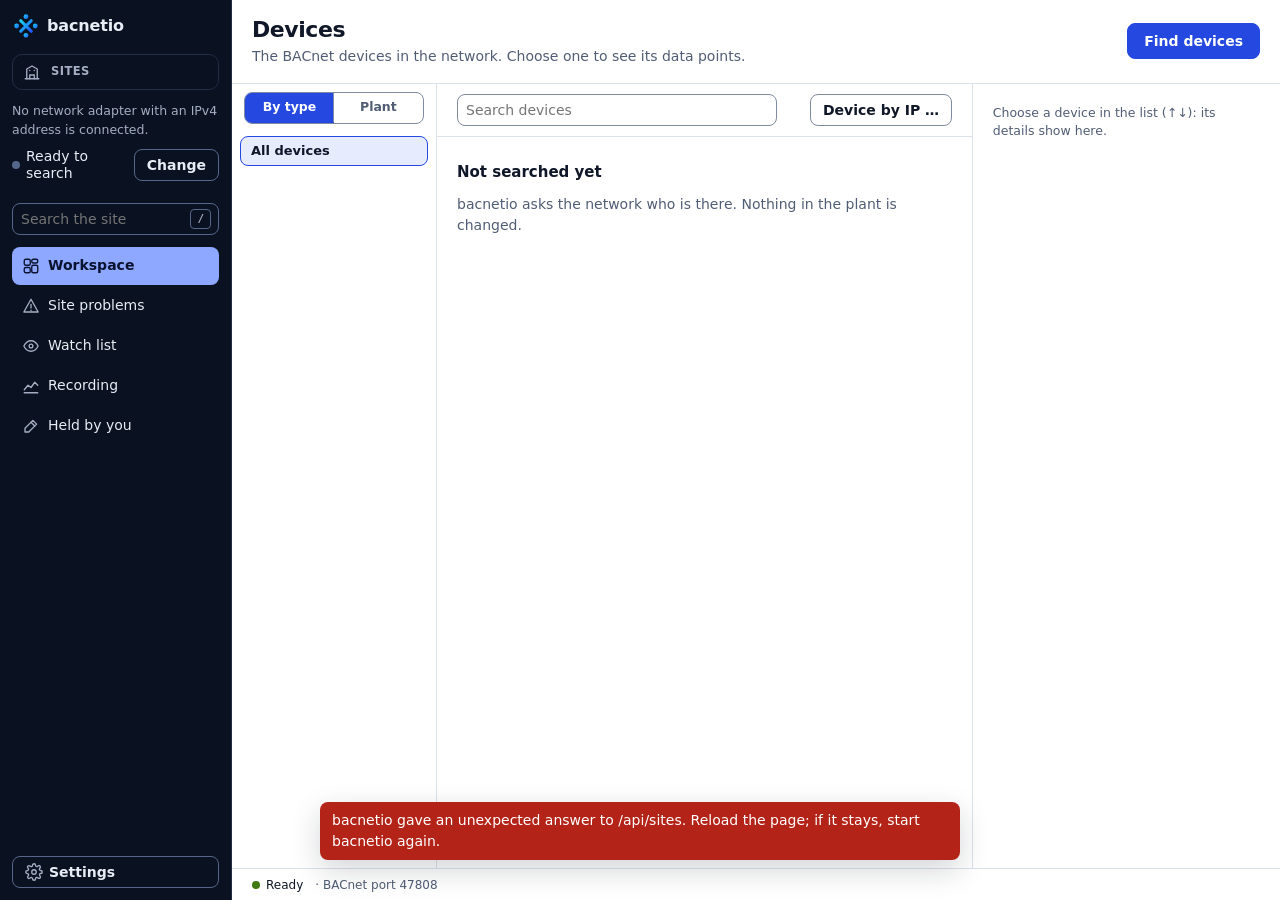
==== commit 1b035a3b: "Plugins in the interface: settings, sidebar, sandboxed frame, bridge, marks" ====
--- a/web/index.html
+++ b/web/index.html
@@ -21,6 +21,7 @@
 <div class="content">
   <div class="nextbar" id="nextbar"></div>
   <main class="work" id="work"></main>
+  <div class="plugin-frames" id="plugin-frames" hidden></div>
   <footer class="bar status" id="status" aria-live="polite"></footer>
 </div>
 <div id="toast" class="toast" role="status" hidden></div>
--- a/web/css/app.css
+++ b/web/css/app.css
@@ -110,3 +110,9 @@
 .site-link .site-now, .site-link .site-net { overflow: hidden; text-overflow: ellipsis; white-space: nowrap; }
 .site-link .site-net { color: var(--muted); font-size: 12px; }
 .site-link[aria-current="page"] { border-color: var(--accent); background: var(--accent-soft); }
+
+/* A newer release is out: a link to its page, below the site */
+/* filled green, apart from the blue of the chosen area: it has to catch the eye */
+.update-note { display: block; padding: 8px 10px; border: 1px solid var(--ok); border-radius: 10px; background: var(--ok); color: var(--surface); font-weight: 700; text-decoration: none; }
+.update-note:hover { filter: brightness(1.1); }
+.update-status .mono { display: block; overflow-wrap: anywhere; }
--- a/web/css/bars.css
+++ b/web/css/bars.css
@@ -6,6 +6,9 @@
 
 .brand { display: inline-flex; align-items: center; gap: 9px; padding: 2px 2px 4px; font-weight: 750; font-size: 16px; letter-spacing: -.01em; text-decoration: none; color: var(--text); }
 .brand img { width: 24px; height: 24px; }
+/* the folded head is for narrow screens (layout.css); the sidebar shows everything */
+.head-toggle { display: none; }
+.head-more { display: contents; }
 .net { display: grid; grid-template-columns: minmax(0, 1fr); gap: 8px; }
 .net select { width: 100%; font-weight: 600; text-overflow: ellipsis; }
 .net .conn { display: flex; align-items: center; justify-content: space-between; gap: 8px; min-width: 0; }
@@ -51,6 +54,8 @@
 .status { min-height: 32px; padding: 0 20px; gap: 12px; border-top: 1px solid var(--line); border-bottom: 0; font-size: 12px; color: var(--muted); overflow: hidden; white-space: nowrap; }
 .status .state { color: var(--text); min-width: 0; overflow: hidden; text-overflow: ellipsis; }
 .status button[data-act="stop-running"] { min-height: 24px; padding: 0 10px; flex: none; }
+/* on a narrow screen the adapter gives way first, so what is running stays readable */
+.status > .cut { min-width: 0; overflow: hidden; text-overflow: ellipsis; flex-shrink: 100; }
 .status .chips { display: flex; gap: 6px; margin-left: auto; flex: none; }
 
 /* ---------------------------------------------------------------- Menus */
--- a/web/css/list.css
+++ b/web/css/list.css
@@ -142,6 +142,10 @@
 .node .arrow { flex: none; width: 16px; color: var(--muted); text-align: center; }
 .node .type { display: inline-block; min-width: 30px; color: var(--muted); font-size: 11.5px; }
 .node.level-0 { font-weight: 650; }
+.node[data-act="tree-site"] { margin: 4px 8px 6px; padding: 2px 10px; border: 1px solid var(--line-strong); border-radius: 8px; }
+.node[data-act="tree-site"]:hover { border-color: var(--accent); color: var(--accent-strong); }
+.node[data-act="tree-site"].active { box-shadow: none; border-color: var(--accent); }
+.node[data-act="tree-site"] .sub { margin-left: 4px; color: var(--muted); font-size: 11.5px; font-weight: 500; }
 .node.level-1 { padding-left: 14px; font-weight: 600; }
 .node.level-2 { padding-left: 36px; }
 .node.level-3 { padding-left: 46px; }
@@ -180,6 +184,8 @@
 .facts dd { margin: 0; overflow-wrap: anywhere; }
 .facts.mono dt, .facts.mono dd { font-size: 12px; }
 .actions { display: flex; flex-wrap: wrap; gap: 8px; align-items: center; margin: 10px 0; }
+/* opens a part of the page below, so it stands apart from the switches */
+.detail .disclosure { display: flex; width: 100%; justify-content: space-between; margin: 4px 0 10px; }
 .big { font-size: 40px; font-weight: 700; letter-spacing: -.02em; font-variant-numeric: tabular-nums; line-height: 1.15; overflow-wrap: anywhere; }
 .big small, .big .unit { font-size: 16px; color: var(--muted); font-weight: 500; margin-left: 4px; }
 /* watch, record, properties: one row across the panel */
--- a/web/css/pages.css
+++ b/web/css/pages.css
@@ -14,7 +14,7 @@
 .card .chips { display: flex; flex-wrap: wrap; gap: 6px; }
 .card .acts { display: flex; flex-wrap: wrap; gap: 8px; margin-top: auto; padding-top: 4px; }
 .card .facts { grid-template-columns: max-content minmax(0, 1fr); }
-.card .seg { align-self: start; }
+.card .seg, .card > button { align-self: start; }
 .sites { list-style: none; display: grid; gap: 12px; max-width: 960px; margin: 0 0 16px; padding: 0; }
 .sites .site { display: flex; flex-direction: column; gap: 8px; min-width: 0; padding: 16px 20px; background: var(--surface); border: 1px solid var(--line); border-radius: 12px; box-shadow: var(--raise); }
 .sites .site.open { border-color: var(--accent); }
@@ -96,7 +96,9 @@
 .series-head h2 { text-transform: none; letter-spacing: 0; color: var(--text); font-size: 13px; overflow-wrap: anywhere; }
 .rec-meta { display: flex; flex-wrap: wrap; align-items: center; gap: 8px; margin: 6px 0 2px; font-weight: 400; }
 .rec-mode { display: inline-flex; align-items: center; gap: 6px; }
-.rec-mode .seg button { height: 24px; padding: 0 8px; font-size: 12px; }
+.rec-mode .seg button, .rec-meta > button { height: 24px; padding: 0 8px; font-size: 12px; }
+/* two buttons that never wrap: only the line between them, none above */
+.rec-mode .seg button { box-shadow: -1px 0 0 var(--line-strong); }
 .measured { color: var(--muted); font-size: 12px; border-radius: 4px; padding: 0 4px; }
 /* a new measurement flashes once, so a flat line still shows that bacnetio measures */
 .measured.fresh { animation: measured 1.2s ease-out; }
@@ -105,3 +107,15 @@
 .series-head { display: flex; justify-content: space-between; align-items: baseline; gap: 10px; }
 .series-head .value { font-size: 20px; font-weight: 700; font-variant-numeric: tabular-nums; white-space: nowrap; }
 .series-head .value small { font-size: 12px; color: var(--muted); margin-left: 3px; }
+
+/* ---------------------------------------------------------------- Plugins (plugins.js) */
+
+/* a plugin's page fills the work area, which hides meanwhile */
+.plugin-frames { flex: 1; min-height: 0; display: flex; }
+.plugin-frame { flex: 1; width: 100%; height: 100%; border: 0; background: var(--bg); }
+.plugins { display: grid; gap: 12px; margin: 4px 0 12px; padding: 0; list-style: none; }
+.plugins .plugin { display: grid; gap: 6px; padding-bottom: 12px; border-bottom: 1px solid var(--line); }
+.plugins .acts { display: flex; flex-wrap: wrap; align-items: center; gap: 8px; }
+.card > .acts, .card .strip .acts { display: flex; flex-wrap: wrap; gap: 8px; margin-top: 8px; }
+/* what a plugin found, beside the name or among the chips */
+.chip.mark { margin-left: 6px; background: var(--warn-soft); color: var(--warn); }
--- a/web/css/layout.css
+++ b/web/css/layout.css
@@ -3,19 +3,27 @@
 /* ---------------------------------------------------------------- Narrow windows and phone */
 
 @media (max-width: 999px) {
-  .side { display: grid; grid-template-columns: minmax(0, 1fr) auto; gap: 6px 8px; padding: 8px 12px 0; background: var(--surface); border-bottom: 1px solid var(--line); }
+  .side { display: grid; grid-template-columns: auto minmax(0, 1fr) auto; gap: 6px 8px; padding: 8px 12px 0; background: var(--surface); border-bottom: 1px solid var(--line); }
+  .side .brand-name { display: none; }
+  .side .head-toggle { display: flex; min-width: 0; justify-content: flex-start; gap: 8px; padding: 0 10px; }
+  .side .head-toggle .cut { min-width: 0; overflow: hidden; text-overflow: ellipsis; white-space: nowrap; font-weight: 650; }
+  .side .head-toggle .state { flex: none; color: var(--muted); font-weight: 500; }
+  .side .head-toggle .caret { margin-left: auto; color: var(--muted); }
+  .side .head-more { display: none; }
+  .side .head-more.open { display: contents; }
   .side .site-search { grid-column: 1 / -1; }
   .side .net { grid-column: 1 / -1; grid-template-columns: minmax(0, 1fr) auto; align-items: center; }
   .side .net .where { display: none; }
-  /* wrapped, so that Recording and Log do not hide behind a sideways scroll */
-  .side .tabs { grid-column: 1 / -1; flex-wrap: wrap; }
+  /* one line to swipe; the fade at the end says more tabs follow */
+  .side .tabs { grid-column: 1 / -1; flex-wrap: nowrap; overflow-x: auto; scrollbar-width: none; mask-image: linear-gradient(to right, #000 85%, transparent); }
+  .side .tabs::-webkit-scrollbar { display: none; }
   .side .tabs a { flex: none; padding: 0 8px; border-radius: 0; border-bottom: 2px solid transparent; box-shadow: none; background: none; }
   .side .tabs a[aria-current="page"] { border-bottom-color: var(--brand); background: none; }
   .side .tabs .n { margin-left: 0; }
-  .side .settings-link { grid-row: 1; grid-column: 2; }
+  .side .settings-link { grid-row: 1; grid-column: 3; }
   .side .settings-link .side-label { display: none; }
   .nav-i { display: none; }
-  .side .site-link { grid-column: 1 / -1; }
+  .side .site-link, .side .update-note { grid-column: 1 / -1; }
   .side .settings-link .nav-i { display: block; color: inherit; }
   .pagehead h1, .pagehead p.lead { display: none; }
   .pagehead { flex-basis: 100%; }
@@ -30,15 +38,24 @@
   .phone-back { display: inline-flex; flex: 1 1 100%; }
   .detail.open { inset: 0; width: auto; }
   .row.head { display: none; }
+  /* without the head above them the groups stick at the top, or they cover the first row */
+  .rows .row.group[data-group] { top: 0; }
+  .row.points { scroll-margin-top: 38px; }
   .row.devices { grid-template-columns: minmax(0, 1fr) auto; row-gap: 0; }
   .row.devices .objects .label { display: inline; }
   .row.devices > :nth-child(3), .row.devices > :nth-child(4), .row.devices > :nth-child(5) { grid-column: 1 / -1; text-align: left; font-size: 12.5px; color: var(--muted); }
-  .row.points { grid-template-columns: minmax(0, 1fr) auto; padding-block: 4px; }
+  /* watch and record beside the value, the state chips below: one line for an ordinary point */
+  .row.points { grid-template-columns: minmax(0, 1fr) auto auto; padding-block: 4px; }
   .row.points > .type, .row.points > .desc, .row.points > .id { display: none; }
-  .row.points > .chips { grid-column: 1 / -1; }
-  .row.points > .chips:empty { display: none; }
-  .row.log { grid-template-columns: minmax(0, 1fr) auto; padding-block: 4px; }
+  .row.points > .chips { display: contents; }
+  .row.points > .chips > .chip { grid-column: 1 / -1; justify-self: start; }
+  .row.points > .chips > .quicks { grid-row: 1; grid-column: 3; }
+  /* the point on a line of its own, so time, what and result share the second line */
+  .row.log { grid-template-columns: auto minmax(0, 1fr) auto; padding-block: 4px; }
+  .row.log > .name { grid-column: 1 / -1; order: -1; }
   .row.problem { grid-template-columns: minmax(0, 1fr) auto; padding-block: 6px; row-gap: 2px; }
+  /* the device above, so the value stays beside its point */
+  .row.problem > :first-child { grid-column: 1 / -1; }
   .row.problem > .chips { grid-column: 1 / -1; justify-content: flex-start; }
   .row.problem > .chips:empty, .row.problem > span:empty { display: none; }
   .menu.dialog { position: fixed; left: 12px; right: 12px; top: 60px; min-width: 0; }
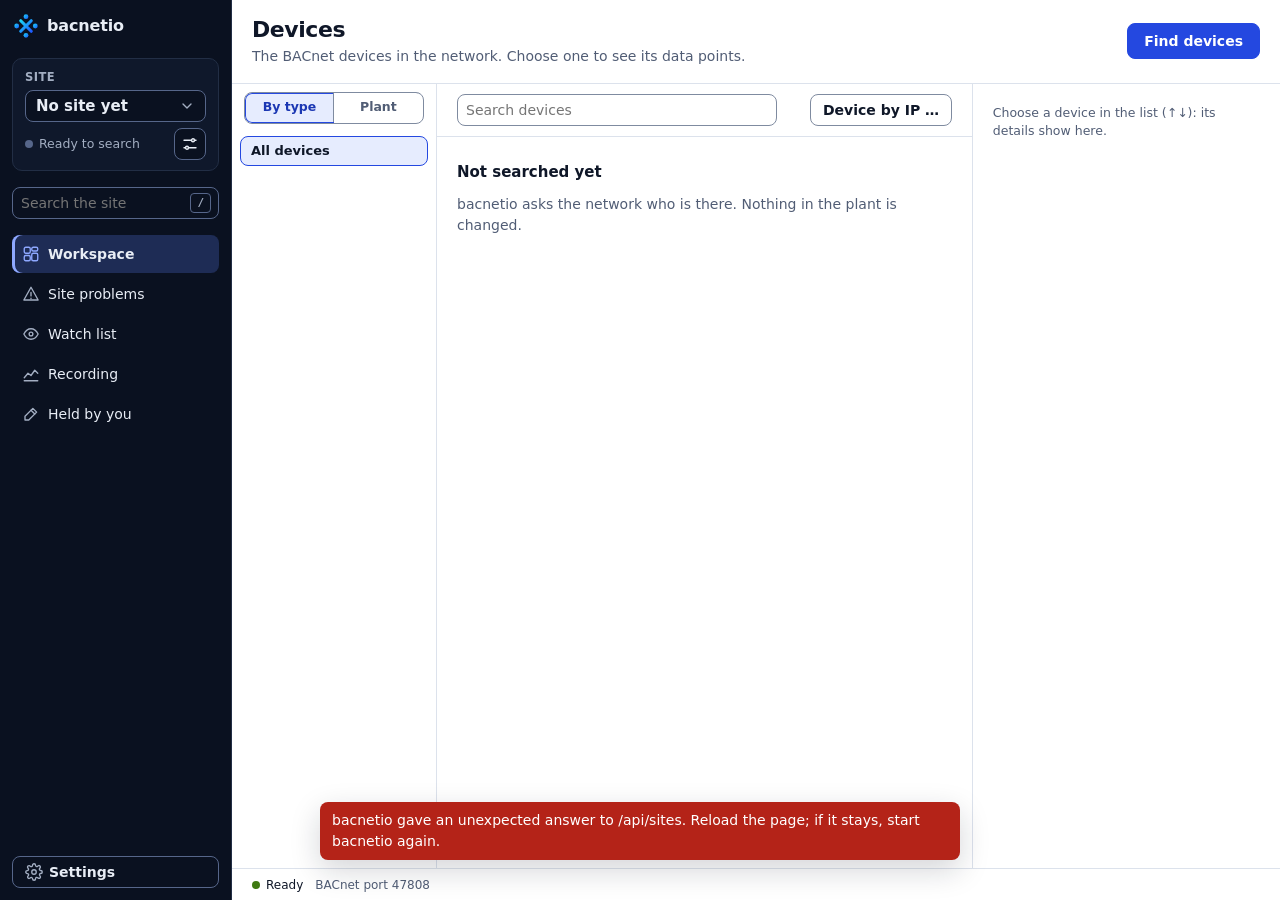
==== commit 02f0e6e5: "Search settings as a dialog (Dialog); the site list under its field, with the arrow keys (Menu)" ====
--- a/web/index.html
+++ b/web/index.html
@@ -24,6 +24,7 @@
   <div class="plugin-frames" id="plugin-frames" hidden></div>
   <footer class="bar status" id="status" aria-live="polite"></footer>
 </div>
+<div id="dialog" class="dialog-host"></div>
 <div id="toast" class="toast" role="status" hidden></div>
 </body>
 </html>
--- a/web/css/app.css
+++ b/web/css/app.css
@@ -102,14 +102,35 @@
 }
 .toast.error { background: var(--err); color: var(--err-ink); }
 
-/* The site shown, at the top of the sidebar; leads to all sites */
-.site-link { display: flex; align-items: center; gap: 10px; min-width: 0; padding: 8px 10px; border: 1px solid var(--line); border-radius: 10px; color: var(--text); text-decoration: none; }
-.site-link:hover { background: var(--sunken); }
-.site-link > span { display: flex; flex-direction: column; min-width: 0; }
-.site-link .side-caption { color: var(--muted); font-size: 11.5px; font-weight: 600; letter-spacing: .04em; text-transform: uppercase; }
-.site-link .site-now, .site-link .site-net { overflow: hidden; text-overflow: ellipsis; white-space: nowrap; }
-.site-link .site-net { color: var(--muted); font-size: 12px; }
-.site-link[aria-current="page"] { border-color: var(--accent); background: var(--accent-soft); }
+/* The head of the sidebar (SidebarHead): one card, the site as a select field, below it the
+   network and the state beside the search settings; then the search on its own */
+.side-card { container-type: inline-size; border: 1px solid var(--line); border-radius: 10px; background: var(--bg); }
+.side-card .side-part { display: grid; grid-template-columns: minmax(0, 1fr); gap: 2px; padding: 10px 12px; }
+.side-card .cap { color: var(--muted); font-size: 11.5px; font-weight: 650; letter-spacing: .04em; text-transform: uppercase; }
+.side-card .site-host { display: flex; margin: 2px 0 4px; }
+.side-card .site-switch { flex: 1; min-width: 0; justify-content: space-between; gap: 8px; padding: 0 10px; font-size: 15px; font-weight: 700; text-align: left; }
+.side-card .site-switch .site-now { min-width: 0; overflow: hidden; text-overflow: ellipsis; white-space: nowrap; }
+.side-card .site-switch .chevron { flex: none; width: 16px; height: 16px; color: var(--muted); }
+.side-card .side-meta { display: grid; grid-template-columns: minmax(0, 1fr) auto; align-items: center; gap: 8px; }
+.side-card .side-detail { display: grid; gap: 2px; min-width: 0; color: var(--muted); font-size: 12.5px; }
+.side-card .side-detail .mono { overflow-wrap: anywhere; }
+/* the state wraps rather than being cut off: it says what to do */
+.side-card .state { min-width: 0; line-height: 1.25; }
+/* the search settings: a framed icon, the word joins it where the card has room */
+.side-card .side-tool { width: 32px; padding: 0; justify-content: center; }
+.side-card .side-tool .nav-i { display: block; width: 18px; height: 18px; color: inherit; }
+.side-card .side-tool-label { display: none; }
+@container (min-width: 280px) {
+  .side-card .side-tool { width: auto; padding: 0 10px; }
+  .side-card .side-tool-label { display: inline; }
+}
+/* Menu: items 32 px, a sunken hover, the chosen site light and bold; all sites below a hairline */
+.menu.site-choices { display: grid; gap: 2px; min-width: 100%; max-width: 340px; padding: 6px; border-radius: 10px; }
+.menu.site-choices button { height: 32px; justify-content: flex-start; min-width: 0; padding: 0 10px; border-color: transparent; border-radius: 6px; background: none; font-weight: 500; }
+.menu.site-choices button:hover { background: var(--sunken); }
+.menu.site-choices button[aria-checked="true"] { background: var(--accent-soft); font-weight: 700; }
+.menu.site-choices .cut { min-width: 0; overflow: hidden; text-overflow: ellipsis; white-space: nowrap; }
+.menu.site-choices hr { width: 100%; margin: 4px 0; border: 0; border-top: 1px solid var(--line); }
 
 /* A newer release is out: a link to its page, below the site */
 /* filled green, apart from the blue of the chosen area: it has to catch the eye */
--- a/web/css/bars.css
+++ b/web/css/bars.css
@@ -9,18 +9,11 @@
 /* the folded head is for narrow screens (layout.css); the sidebar shows everything */
 .head-toggle { display: none; }
 .head-more { display: contents; }
-.net { display: grid; grid-template-columns: minmax(0, 1fr); gap: 8px; }
-.net select { width: 100%; font-weight: 600; text-overflow: ellipsis; }
-.net .conn { display: flex; align-items: center; justify-content: space-between; gap: 8px; min-width: 0; }
-.net .conn > button { flex: none; }
-/* the state wraps rather than being cut off: it says what to do */
-.net .conn .state { min-width: 0; line-height: 1.25; }
 .side .site-search { position: relative; display: block; }
 .side #site-search { width: 100%; padding-right: 30px; }
 /* the key that jumps here, as on the keyboard */
 .side .site-search kbd { position: absolute; top: 50%; right: 8px; transform: translateY(-50%); padding: 0 6px; border: 1px solid var(--line-strong); border-radius: 4px; color: var(--muted); font: 600 11px/18px var(--mono); pointer-events: none; }
 .side .site-search:focus-within kbd, .side #site-search:not(:placeholder-shown) + kbd { display: none; }
-.net .where { font-size: 12px; color: var(--muted); overflow: hidden; text-overflow: ellipsis; white-space: nowrap; }
 
 .tabs { display: flex; gap: 2px; }
 .tabs a {
@@ -47,6 +40,7 @@
 .pagehead { flex: 1 1 320px; min-width: 0; }
 .pagehead h1 { font-size: 22px; line-height: 1.25; font-weight: 700; letter-spacing: -.02em; overflow: hidden; text-overflow: ellipsis; white-space: nowrap; }
 .pagehead p { margin-top: 2px; color: var(--muted); }
+.next-acts { display: flex; flex-wrap: wrap; align-items: center; gap: 8px; }
 #next { flex: 0 1 auto; max-width: 100%; height: auto; min-height: 36px; padding: 5px 16px; white-space: normal; text-align: left; }
 
 /* ---------------------------------------------------------------- Status bar */
--- a/web/css/list.css
+++ b/web/css/list.css
@@ -13,10 +13,15 @@
 .seg button { height: 30px; border: 0; border-radius: 0; background: transparent; color: var(--muted); font-weight: 600; }
 /* the lines between the buttons are shadows, so a row that wraps gets its line above too */
 .seg button { box-shadow: -1px -1px 0 var(--line-strong); }
-.seg button[aria-pressed="true"] { background: var(--accent); color: var(--accent-ink); }
+/* chosen, but quiet: only the next step of a page is filled (concept-hierarchy.md, A) */
+.seg button[aria-pressed="true"] { background: var(--accent-soft); color: var(--accent-strong); font-weight: 700; box-shadow: inset 0 0 0 1px var(--accent), -1px -1px 0 var(--line-strong); }
 /* hover only tints: the strong colour of other buttons would hide the counts and the chosen one */
 .seg button:not([aria-pressed="true"]):hover { background: var(--sunken); color: var(--text); }
-.seg button[aria-pressed="true"]:hover { background: var(--accent); color: var(--accent-ink); }
+.seg button[aria-pressed="true"]:hover { background: var(--accent-soft); color: var(--accent-strong); }
+/* the outer buttons follow the row's round corners, so the chosen one's frame is not cut off */
+.seg button:first-child { border-radius: 7px 0 0 7px; }
+.seg button:last-child { border-radius: 0 7px 7px 0; }
+.seg button:only-child { border-radius: 7px; }
 .seg button[aria-pressed="true"] .n { color: inherit; }
 .seg .n { font-weight: 700; }
 .seg .n.err { color: var(--err); }
@@ -66,13 +71,18 @@
 button.quick.on { opacity: 1; color: var(--accent); }
 button.quick.on .nav-i { fill: var(--accent-soft); }
 button.quick .nav-i { display: block; width: 16px; height: 16px; color: inherit; }
-.row.devices { grid-template-columns: minmax(140px, 1.4fr) 90px 170px minmax(120px, 1.6fr) 96px; }
+/* the name is the data and takes the room first; the vendor gives way (concept-hierarchy.md, 2) */
+.row.devices { grid-template-columns: minmax(180px, 2.4fr) 76px 170px minmax(100px, 1fr) 80px; }
+.row.devices > :nth-child(4) { color: var(--muted); }
 .row.devices .objects { text-align: right; }
 .row.devices .objects .label { display: none; }
 /* no column sized by its content: each row would split the width anew, and heads and rows drift apart */
-.row.points { grid-template-columns: minmax(160px, 2fr) minmax(0, 1.2fr) 62px 44px minmax(112px, .8fr) minmax(150px, 1fr); min-height: 34px; }
+.row.points { grid-template-columns: minmax(160px, 2fr) minmax(0, 1.2fr) 62px 44px minmax(112px, .8fr) minmax(200px, 1fr); min-height: 34px; }
+/* the state and the two row buttons on one line, so every row keeps its height */
+.row.points > .chips { flex-wrap: nowrap; }
+.row.points > .chips > .quicks { flex: none; }
 /* without descriptions on this device, their column would only take room from the names */
-.rows.no-desc .row.points { grid-template-columns: minmax(180px, 3fr) 62px 44px minmax(112px, .8fr) minmax(150px, 1fr); }
+.rows.no-desc .row.points { grid-template-columns: minmax(180px, 3fr) 62px 44px minmax(112px, .8fr) minmax(200px, 1fr); }
 .rows.no-desc .row.points > .desc { display: none; }
 .row.points .desc { color: var(--muted); font-size: 13px; }
 mark { border-radius: 2px; background: var(--warn-soft); color: inherit; border-bottom: 2px solid var(--warn); }
@@ -94,11 +104,11 @@
 .row.log > :last-child { justify-self: end; }
 /* in a narrow table the vendor gives way: name, ID, address and objects are what you work with */
 @container (max-width: 760px) {
-  .row.devices { grid-template-columns: minmax(110px, 1.2fr) 66px 150px minmax(80px, 1fr) 88px; }
+  .row.devices { grid-template-columns: minmax(140px, 1fr) 66px 150px 80px; }
+  .row.devices > :nth-child(4) { display: none; }
 }
 @container (max-width: 560px) {
-  .row.devices { grid-template-columns: minmax(110px, 1fr) 66px minmax(110px, 1fr) 88px; }
-  .row.devices > :nth-child(4) { display: none; }
+  .row.devices { grid-template-columns: minmax(120px, 1.4fr) 66px minmax(110px, 1fr) 80px; }
 }
 @container (max-width: 760px) {
   /* the description gives way first: the tree and the group name the plant part, only the ID the object */
@@ -120,7 +130,8 @@
 /* a chip in a list is a state: it wraps inside its column rather than being cut off */
 .row .chip { height: auto; min-height: 22px; white-space: normal; }
 /* a group of points: one plant part */
-.row.group { grid-template-columns: 18px minmax(0, 1fr) auto; min-height: 36px; background: var(--bg); font-weight: 650; cursor: pointer; }
+/* quieter than the point names below it: the names are the data (concept-hierarchy.md, F) */
+.row.group { grid-template-columns: 18px minmax(0, 1fr) auto; min-height: 36px; background: var(--bg); color: var(--muted); font-size: 13px; font-weight: 600; cursor: pointer; }
 .row.group.plain { grid-template-columns: minmax(0, 1fr) auto; }
 /* a box of its own, so that it turns around its centre and stays on the row's line */
 .row.group .arrow { display: inline-flex; align-items: center; justify-content: center; width: 14px; height: 14px; line-height: 1; color: var(--muted); font-size: 11px; transition: transform .15s var(--ease); }
@@ -134,7 +145,7 @@
 .tree-views .seg button { flex: 1; justify-content: center; padding: 0 6px; font-size: 12.5px; }
 .node { display: flex; align-items: center; gap: 6px; min-height: 30px; padding: 2px 12px; cursor: pointer; }
 .node:hover { background: var(--sunken); }
-.node.active { background: var(--accent-soft); box-shadow: inset 3px 0 0 var(--accent); font-weight: 650; }
+.node.active { background: var(--accent-soft); box-shadow: inset 3px 0 0 var(--accent); font-weight: 600; }
 .node .label { flex: 1; min-width: 0; overflow: hidden; text-overflow: ellipsis; white-space: nowrap; }
 .node .end { flex: none; display: flex; align-items: center; gap: 4px; }
 .node .count { color: var(--muted); font-size: 12px; font-variant-numeric: tabular-nums; }
@@ -146,7 +157,9 @@
 .node[data-act="tree-site"]:hover { border-color: var(--accent); color: var(--accent-strong); }
 .node[data-act="tree-site"].active { box-shadow: none; border-color: var(--accent); }
 .node[data-act="tree-site"] .sub { margin-left: 4px; color: var(--muted); font-size: 11.5px; font-weight: 500; }
-.node.level-1 { padding-left: 14px; font-weight: 600; }
+/* the tree is the way to the data: its device names a step lighter than the list's, the chosen one 600 */
+.node.level-1 { padding-left: 14px; font-weight: 500; }
+.node.level-1.active { font-weight: 600; }
 .node.level-2 { padding-left: 36px; }
 .node.level-3 { padding-left: 46px; }
 /* views inside views: the plant view of a device can be several steps deep */
@@ -154,6 +167,8 @@
 .node.level-5 { padding-left: 66px; }
 .node.heading { cursor: default; color: var(--muted); font-size: 11.5px; font-weight: 700; letter-spacing: .04em; text-transform: uppercase; }
 .node.heading:hover { background: none; }
+.node.tree-note { display: block; margin: 0; cursor: default; color: var(--muted); font-size: 12.5px; line-height: 1.4; }
+.node.tree-note:hover { background: none; }
 .facts dd.changed { background: var(--warn-soft); border-radius: 4px; }
 .property-edit { display: flex; flex-wrap: wrap; gap: 6px; }
 .property-edit input { flex: 1 1 120px; min-width: 0; }
@@ -166,6 +181,7 @@
 .exports { display: grid; gap: 6px; min-width: 220px; }
 .exports a.quiet, .exports button { justify-content: flex-start; width: 100%; }
 .phone-back, .drawer-only { display: none; }
+@media (min-width: 1000px) { .toolbar-head-tool { display: none; } }
 .empty { padding: 24px 20px; color: var(--muted); display: grid; gap: 10px; justify-items: start; }
 .empty h2 { font-size: 15px; color: var(--text); }
 
--- a/web/css/pages.css
+++ b/web/css/pages.css
@@ -35,7 +35,7 @@
 .slot[role=button]:hover { border-color: var(--accent); }
 .slot .n { color: var(--muted); font-family: var(--mono); font-size: 11px; }
 .slot .v { font-weight: 650; overflow-wrap: anywhere; color: var(--muted); }
-.slot .who { color: var(--muted); font-size: 11px; line-height: 1.2; overflow-wrap: anywhere; }
+.slot .who { color: var(--muted); font-size: 11px; line-height: 1.2; overflow-wrap: break-word; hyphens: auto; }
 .slot.held { background: var(--sunken); }
 .slot.held .v { color: var(--text); }
 .slot.win { background: var(--accent-soft); border-color: var(--accent); }
@@ -74,6 +74,18 @@
 .modal-box { display: grid; gap: 10px; width: min(520px, 100%); max-height: 90vh; overflow: auto; padding: 20px; background: var(--surface); border: 1px solid var(--line-strong); border-radius: 12px; box-shadow: var(--shadow); }
 .modal-box h2 { font-size: 17px; }
 .modal-box ul { margin: 0; padding-left: 18px; }
+.modal-box .sub { margin: 0; color: var(--muted); }
+.modal-box .acts { display: flex; flex-wrap: wrap; justify-content: flex-end; gap: 8px; }
+/* the dialogs float above the page, outside the sidebar and its dark colours */
+.dialog-host { display: contents; }
+.search-settings .facts { grid-template-columns: 150px minmax(0, 1fr); align-items: center; gap: 8px 10px; }
+.search-settings .facts dd input, .search-settings .facts dd select { width: 100%; }
+.search-settings .facts dd.hint { grid-column: 2; margin-top: -4px; }
+@media (max-width: 560px) {
+  .search-settings .facts { grid-template-columns: minmax(0, 1fr); gap: 2px; }
+  .search-settings .facts dd { margin-bottom: 6px; }
+  .search-settings .facts dd.hint { grid-column: 1; }
+}
 
 /* ---------------------------------------------------------------- Charts */
 
@@ -119,3 +131,6 @@
 .card > .acts, .card .strip .acts { display: flex; flex-wrap: wrap; gap: 8px; margin-top: 8px; }
 /* what a plugin found, beside the name or among the chips */
 .chip.mark { margin-left: 6px; background: var(--warn-soft); color: var(--warn); }
+/* a plugin may say whether what it found is fine or not */
+.chip.mark.ok { background: var(--ok-soft); color: var(--ok); }
+.chip.mark.bad { background: var(--err-soft); color: var(--err); }
--- a/web/css/layout.css
+++ b/web/css/layout.css
@@ -12,8 +12,7 @@
   .side .head-more { display: none; }
   .side .head-more.open { display: contents; }
   .side .site-search { grid-column: 1 / -1; }
-  .side .net { grid-column: 1 / -1; grid-template-columns: minmax(0, 1fr) auto; align-items: center; }
-  .side .net .where { display: none; }
+  .side .side-card { grid-column: 1 / -1; }
   /* one line to swipe; the fade at the end says more tabs follow */
   .side .tabs { grid-column: 1 / -1; flex-wrap: nowrap; overflow-x: auto; scrollbar-width: none; mask-image: linear-gradient(to right, #000 85%, transparent); }
   .side .tabs::-webkit-scrollbar { display: none; }
@@ -23,19 +22,24 @@
   .side .settings-link { grid-row: 1; grid-column: 3; }
   .side .settings-link .side-label { display: none; }
   .nav-i { display: none; }
-  .side .site-link, .side .update-note { grid-column: 1 / -1; }
+  .side .update-note { grid-column: 1 / -1; }
   .side .settings-link .nav-i { display: block; color: inherit; }
   .pagehead h1, .pagehead p.lead { display: none; }
   .pagehead { flex-basis: 100%; }
   .nextbar { padding: 8px 12px; }
   .nextbar:not(:has(#next)) { display: none; }
   #next { flex: 1; justify-content: center; }
+  /* the page head keeps only the next step; its tool button moves to the toolbar (PageHead) */
+  .next-acts { flex: 1; }
+  .next-acts .head-tool { display: none; }
   button, select, input, a.button, a.quiet { height: 36px; }
   .toolbar input[type=search] { flex: 1 1 100%; width: auto; }
   .toolbar .end { margin-left: 0; }
   /* list over the whole width with the way back; the groups in the table stand in for the tree */
   .listwrap { border-right: 0; }
-  .phone-back { display: inline-flex; flex: 1 1 100%; }
+  /* the way back and the search share a row, so the points start higher */
+  .phone-back { display: inline-flex; flex: none; }
+  .toolbar .phone-back + input[type=search] { flex: 1 1 0; min-width: 0; }
   .detail.open { inset: 0; width: auto; }
   .row.head { display: none; }
   /* without the head above them the groups stick at the top, or they cover the first row */
@@ -86,12 +90,12 @@
   .side {
     color-scheme: dark;
     color: #e9eef6;
-    --surface: #0a1120; --sunken: #18233a; --line: #222e45; --line-strong: #56668a;
+    --surface: #0a1120; --bg: #0f182b; --sunken: #18233a; --line: #222e45; --line-strong: #56668a;
     --text: #e8edf5; --muted: #a3aec2;
     --accent: #8ea8ff; --accent-strong: #b0c2ff; --accent-ink: #0a1230; --accent-soft: #1e2c55;
     --brand: #8ea8ff; --ok: #8fdb52; --ok-soft: #1f3313; --warn: #f0a548; --warn-soft: #33240f; --err: #ff8378; --err-soft: #3b1815;
     position: relative; z-index: 30;
-    display: flex; flex-direction: column; gap: 12px; padding: 12px;
+    display: flex; flex-direction: column; gap: 16px; padding: 12px;
     background: var(--surface); border-right: 1px solid var(--line);
   }
   /* the dark sidebar's accent follows the chosen accent colour */
@@ -99,18 +103,21 @@
   :root[data-accent="violet"] .side { --accent: #a98bfa; --accent-strong: #c4b5fd; --accent-ink: #1a0b3d; --accent-soft: #2a1d4d; --brand: #a98bfa; }
   :root[data-accent="teal"] .side { --accent: #2dd4bf; --accent-strong: #5eead4; --accent-ink: #042f2c; --accent-soft: #10302d; --brand: #2dd4bf; }
   /* the sidebar follows the background, darker than the content in every choice */
-  :root[data-background="grey"] .side, :root[data-background="graphite"] .side { --surface: #0c0d0f; --sunken: #1b1d20; --line: #26282c; --line-strong: #5f636b; --text: #ececee; --muted: #adb0b8; color: #ececee; }
-  :root[data-background="black"] .side { --surface: #000000; --sunken: #141416; --line: #232327; --line-strong: #5a5a63; --text: #f0f0f2; --muted: #a9a9b2; color: #f0f0f2; }
-  :root[data-background="warm"] .side { --surface: #1a1610; --sunken: #2a241b; --line: #3a3226; --line-strong: #7a6d5a; --text: #f1ece4; --muted: #b9ae9d; color: #f1ece4; }
+  :root[data-background="grey"] .side, :root[data-background="graphite"] .side { --surface: #0c0d0f; --bg: #131416; --sunken: #1b1d20; --line: #26282c; --line-strong: #5f636b; --text: #ececee; --muted: #adb0b8; color: #ececee; }
+  :root[data-background="black"] .side { --surface: #000000; --bg: #0b0b0d; --sunken: #141416; --line: #232327; --line-strong: #5a5a63; --text: #f0f0f2; --muted: #a9a9b2; color: #f0f0f2; }
+  :root[data-background="warm"] .side { --surface: #1a1610; --bg: #211c15; --sunken: #2a241b; --line: #3a3226; --line-strong: #7a6d5a; --text: #f1ece4; --muted: #b9ae9d; color: #f1ece4; }
   .side .tabs { flex: 1; min-height: 0; flex-direction: column; overflow-y: auto; }
   .side .tabs a { height: 38px; color: var(--text); font-weight: 500; }
-  /* the page you are on: filled, seen at once */
-  .side .tabs a[aria-current="page"], .side .tabs a[aria-current="page"]:hover { color: var(--accent-ink); background: var(--accent); box-shadow: none; font-weight: 650; }
-  .side .tabs a[aria-current="page"] .nav-i { color: var(--accent-ink); }
-  .side .tabs a[aria-current="page"] .n { background: rgba(10, 18, 48, .18); color: var(--accent-ink); }
+  /* the page you are on: a bar, a light ground and the icon in the accent, seen at once but not
+     filled, so the page's next step stays the one filled thing (SidebarNav, concept-hierarchy.md) */
+  .side .tabs a[aria-current="page"], .side .tabs a[aria-current="page"]:hover { color: var(--text); background: var(--accent-soft); box-shadow: inset 3px 0 0 var(--brand); font-weight: 650; }
+  .side .tabs a[aria-current="page"] .nav-i { color: var(--accent); }
   .side .settings-link { width: 100%; justify-content: flex-start; }
-  .side .settings-link[aria-current="page"], .side .settings-link[aria-current="page"]:hover { background: var(--accent); color: var(--accent-ink); }
+  .side .settings-link[aria-current="page"], .side .settings-link[aria-current="page"]:hover { background: var(--accent-soft); border-color: var(--accent); color: var(--text); }
+  .side .settings-link[aria-current="page"] .nav-i { color: var(--accent); }
   .side .menu { left: calc(100% + 8px); top: 0; }
+  /* the site list opens under its field, as wide as it */
+  .side .menu.site-choices { left: 0; top: calc(100% + 4px); }
 }
 
 /* from 1200 px the details stand beside the list instead of covering it */
